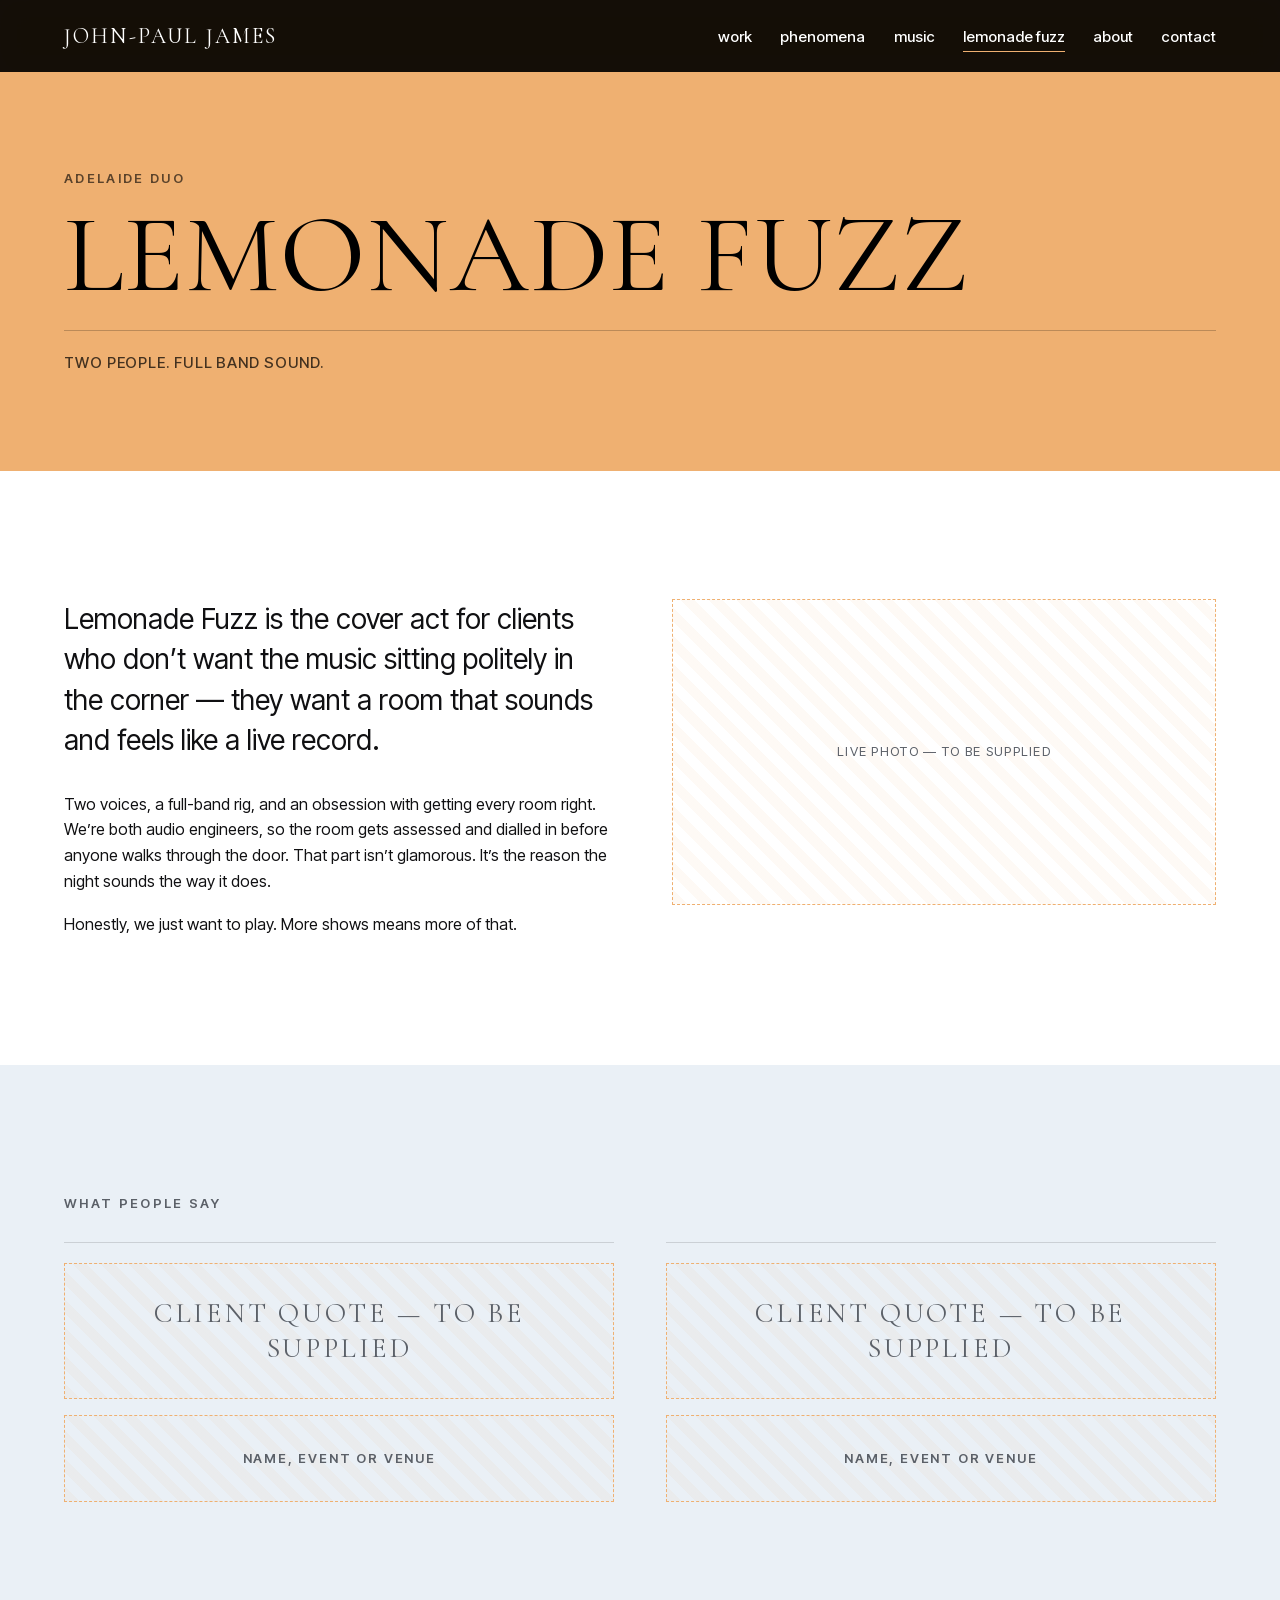
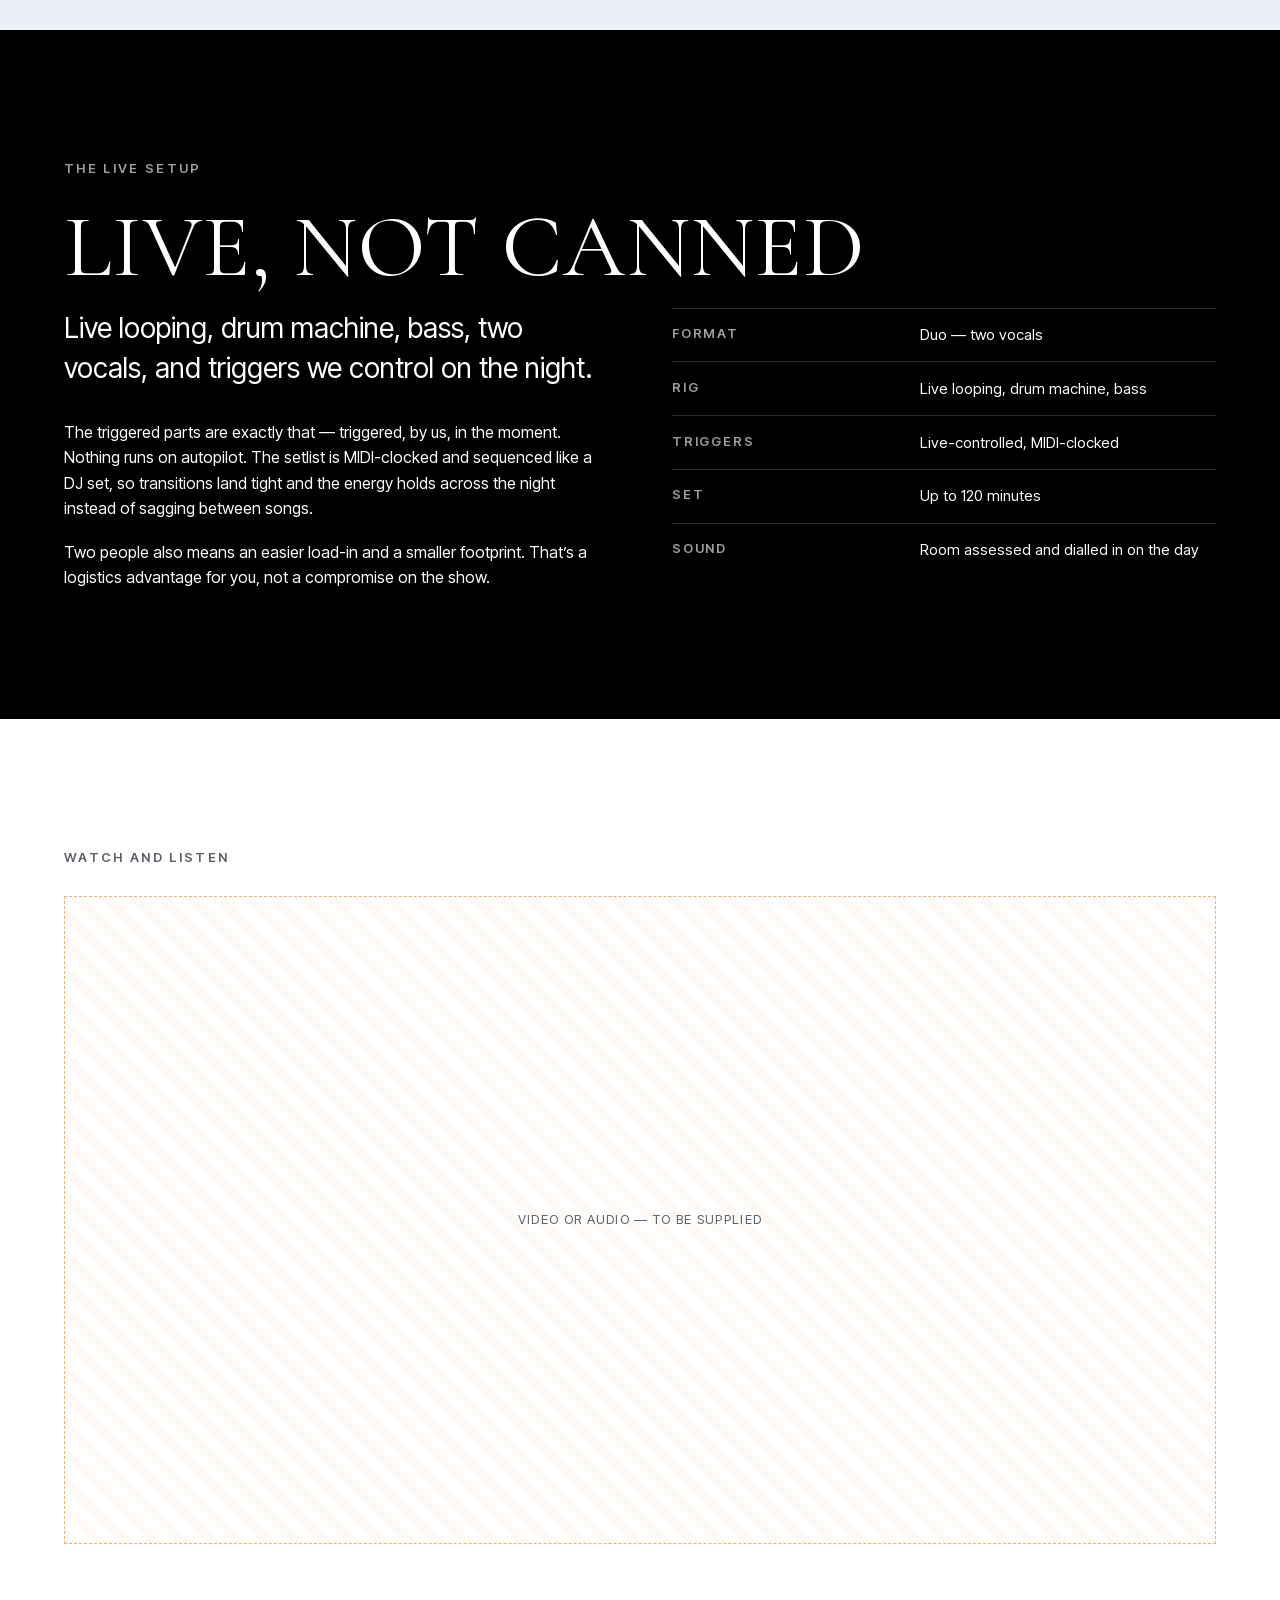
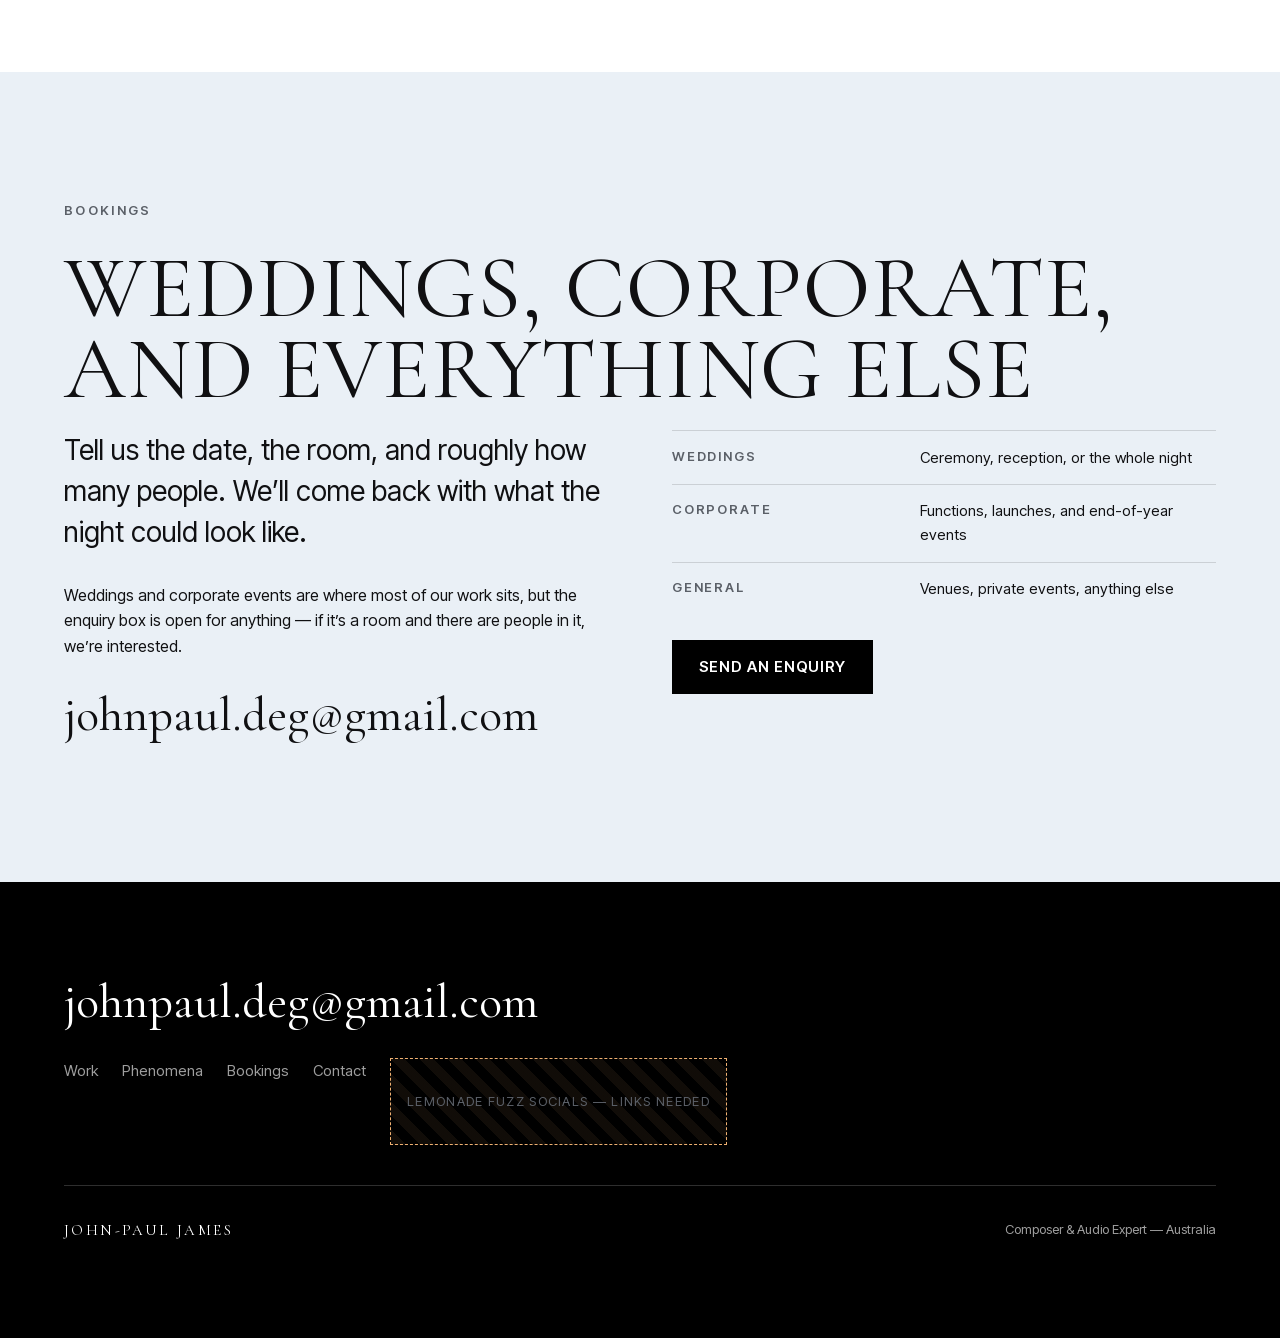
==== lemonade-fuzz.html @ e26c25b0 "Add files via upload" ====
<!DOCTYPE html>
<html lang="en-AU">
<head>
<meta charset="utf-8">
<meta name="viewport" content="width=device-width, initial-scale=1">
<title>Lemonade Fuzz — Two People. Full Band Sound.</title>
<meta name="description" content="Lemonade Fuzz is an Adelaide duo with a full-band live setup — live looping, drum machine, bass, two vocals, and live-controlled triggers. Weddings, corporate events, and general bookings.">
<link rel="canonical" href="https://jpjames.com.au/lemonade-fuzz.html">

<meta property="og:type" content="website">
<meta property="og:site_name" content="John-Paul James">
<meta property="og:title" content="Lemonade Fuzz — Two People. Full Band Sound.">
<meta property="og:description" content="A duo with a full-band live setup, run by two audio engineers who dial in the room before anyone arrives.">
<meta property="og:url" content="https://jpjames.com.au/lemonade-fuzz.html">
<meta property="og:image" content="https://jpjames.com.au/og-lemonade-fuzz.jpg">
<meta name="twitter:card" content="summary_large_image">

<link rel="icon" href="favicon.svg" type="image/svg+xml">
<link rel="preload" href="cormorant-garamond-var.woff2" as="font" type="font/woff2" crossorigin>
<link rel="preload" href="inter-tight-var.woff2" as="font" type="font/woff2" crossorigin>
<link rel="stylesheet" href="site.css">
</head>
<body class="page--lf">

<a class="skip-link" href="#main">Skip to content</a>

<header class="site-header is-stuck">
  <div class="wrap">
    <a class="wordmark" href="index.html">John-Paul James</a>
    <button class="nav-toggle" type="button" aria-expanded="false" aria-controls="site-nav">Menu</button>
    <nav class="site-nav" id="site-nav" aria-label="Primary">
      <ul>
        <li><a href="index.html#work">work</a></li>
        <li><a href="phenomena.html">phenomena</a></li>
        <li><a href="index.html#music">music</a></li>
        <li><a href="lemonade-fuzz.html" aria-current="page">lemonade fuzz</a></li>
        <li><a href="index.html#about">about</a></li>
        <li><a href="index.html#contact">contact</a></li>
      </ul>
    </nav>
  </div>
</header>

<main id="main">

  <section class="project-hero project-hero--lf">
    <div class="wrap">
      <p class="project-hero__eyebrow">Adelaide duo</p>
      <h1 class="project-hero__title">Lemonade Fuzz</h1>
      <p class="project-hero__role">Two People. Full Band Sound.</p>
    </div>
  </section>

  <section class="section">
    <div class="wrap">
      <div class="split">
        <div>
          <p class="lede">Lemonade Fuzz is the cover act for clients who don&rsquo;t want the music sitting politely in the corner &mdash; they want a room that sounds and feels like a live record.</p>
          <p>Two voices, a full-band rig, and an obsession with getting every room right. We&rsquo;re both audio engineers, so the room gets assessed and dialled in before anyone walks through the door. That part isn&rsquo;t glamorous. It&rsquo;s the reason the night sounds the way it does.</p>
          <p>Honestly, we just want to play. More shows means more of that.</p>
        </div>
        <div>
          <!-- TODO(JP): Lemonade Fuzz live photo. -->
          <span class="placeholder placeholder--media">Live photo &mdash; to be supplied</span>
        </div>
      </div>
    </div>
  </section>

  <!-- Quotes are scaffolded but deliberately empty. These have to be things real
       people actually said, with their names on them. Nothing invented here. -->
  <section class="section section--pale">
    <div class="wrap">
      <p class="section-label">What people say</p>
      <ul class="quotes">
        <li>
          <blockquote>
            <p class="placeholder">Client quote &mdash; to be supplied</p>
            <cite class="placeholder">Name, event or venue</cite>
          </blockquote>
        </li>
        <li>
          <blockquote>
            <p class="placeholder">Client quote &mdash; to be supplied</p>
            <cite class="placeholder">Name, event or venue</cite>
          </blockquote>
        </li>
      </ul>
    </div>
  </section>

  <section class="section section--dark">
    <div class="wrap">
      <p class="section-label">The live setup</p>
      <h2 class="split__title">Live, Not Canned</h2>

      <div class="split">
        <div>
          <p class="lede">Live looping, drum machine, bass, two vocals, and triggers we control on the night.</p>
          <p>The triggered parts are exactly that &mdash; triggered, by us, in the moment. Nothing runs on autopilot. The setlist is MIDI-clocked and sequenced like a DJ set, so transitions land tight and the energy holds across the night instead of sagging between songs.</p>
          <p>Two people also means an easier load-in and a smaller footprint. That&rsquo;s a logistics advantage for you, not a compromise on the show.</p>
        </div>
        <div>
          <ul class="spec-list">
            <li><span>Format</span><span>Duo &mdash; two vocals</span></li>
            <li><span>Rig</span><span>Live looping, drum machine, bass</span></li>
            <li><span>Triggers</span><span>Live-controlled, MIDI-clocked</span></li>
            <li><span>Set</span><span>Up to 120 minutes</span></li>
            <li><span>Sound</span><span>Room assessed and dialled in on the day</span></li>
          </ul>
        </div>
      </div>
    </div>
  </section>

  <section class="section">
    <div class="wrap">
      <p class="section-label">Watch and listen</p>
      <!-- TODO(JP): video or audio embed — YouTube (use youtube-nocookie.com), Vimeo, or a
           SoundCloud/Spotify player. Paste the iframe inside a <div class="embed"> here. -->
      <span class="placeholder placeholder--media">Video or audio &mdash; to be supplied</span>
    </div>
  </section>

  <section class="section section--pale" id="bookings">
    <div class="wrap">
      <p class="section-label">Bookings</p>
      <h2 class="split__title">Weddings, Corporate, and Everything Else</h2>

      <div class="split">
        <div>
          <p class="lede">Tell us the date, the room, and roughly how many people. We&rsquo;ll come back with what the night could look like.</p>
          <p>Weddings and corporate events are where most of our work sits, but the enquiry box is open for anything &mdash; if it&rsquo;s a room and there are people in it, we&rsquo;re interested.</p>
          <p><a class="contact-email" href="mailto:johnpaul.deg@gmail.com?subject=Lemonade%20Fuzz%20booking%20enquiry">johnpaul.deg@gmail.com</a></p>
        </div>
        <div>
          <ul class="spec-list">
            <li><span>Weddings</span><span>Ceremony, reception, or the whole night</span></li>
            <li><span>Corporate</span><span>Functions, launches, and end-of-year events</span></li>
            <li><span>General</span><span>Venues, private events, anything else</span></li>
          </ul>
          <p style="margin-top:1.5rem">
            <a class="btn btn--solid" href="mailto:johnpaul.deg@gmail.com?subject=Lemonade%20Fuzz%20booking%20enquiry">Send an enquiry</a>
          </p>
        </div>
      </div>
    </div>
  </section>

</main>

<footer class="site-footer">
  <div class="wrap">
    <div class="site-footer__top">
      <a class="site-footer__email" href="mailto:johnpaul.deg@gmail.com">johnpaul.deg@gmail.com</a>
      <ul class="footer-links">
        <li><a href="index.html#work">Work</a></li>
        <li><a href="phenomena.html">Phenomena</a></li>
        <li><a href="#bookings">Bookings</a></li>
        <li><a href="index.html#contact">Contact</a></li>
        <!-- TODO(JP): Lemonade Fuzz social links. -->
        <li><span class="placeholder">Lemonade Fuzz socials &mdash; links needed</span></li>
      </ul>
    </div>
    <div class="site-footer__bottom">
      <span class="site-footer__name">John-Paul James</span>
      <span>Composer &amp; Audio Expert &mdash; Australia</span>
    </div>
  </div>
</footer>

<script src="site.js"></script>
</body>
</html>
---- site.css ----
@import url('fonts.css');

/* ============================================================
   DESIGN TOKENS
   Palette and type lifted from the Squarespace design.
   Retune the whole site from this block.
   ============================================================ */

:root {
  /* Colour */
  --black:      #000000;
  --white:      #FFFFFF;
  --apricot:    #EFB071;   /* the one distinctive brand colour */
  --pale:       #EAF0F6;   /* light section band */

  --ink:        #101012;   /* body text on light */
  --ink-muted:  #5B6068;
  --paper:      #FFFFFF;
  --rule:       rgba(16, 16, 18, 0.14);
  --rule-dark:  rgba(255, 255, 255, 0.18);
  --on-dark:    #FFFFFF;
  --on-dark-muted: rgba(255, 255, 255, 0.62);

  /* Type */
  --display: 'Cormorant Garamond', 'Times New Roman', Times, serif;
  --ui: 'Inter Tight', -apple-system, BlinkMacSystemFont, 'Segoe UI', Helvetica, Arial, sans-serif;

  /* Fluid type scale */
  --t-hero:  clamp(3.5rem, 15vw, 12rem);
  --t-xl:    clamp(2.5rem, 7vw, 5.5rem);
  --t-lg:    clamp(1.9rem, 4vw, 3rem);
  --t-md:    clamp(1.3rem, 2.2vw, 1.75rem);
  --t-body:  clamp(1rem, 1.05vw, 1.125rem);
  --t-sm:    0.9375rem;
  --t-xs:    0.8125rem;

  /* Spacing */
  --gutter:  clamp(1.25rem, 5vw, 5rem);
  --section: clamp(4.5rem, 10vw, 9rem);
  --maxw:    82rem;
  --measure: 38rem;

  --header-h: 4.5rem;
  --ease: cubic-bezier(0.22, 1, 0.36, 1);
}

/* ============================================================
   BASE
   ============================================================ */

*, *::before, *::after { box-sizing: border-box; }

html {
  -webkit-text-size-adjust: 100%;
  scroll-behavior: smooth;
  scroll-padding-top: var(--header-h);
}

body {
  margin: 0;
  background: var(--paper);
  color: var(--ink);
  font-family: var(--ui);
  font-size: var(--t-body);
  font-weight: 400;
  line-height: 1.6;
  -webkit-font-smoothing: antialiased;
  -moz-osx-font-smoothing: grayscale;
}

img, video, svg { max-width: 100%; height: auto; display: block; }
a { color: inherit; }

h1, h2, h3, h4 {
  margin: 0;
  font-family: var(--display);
  font-weight: 400;
  line-height: 0.92;
  letter-spacing: 0.01em;
  text-transform: uppercase;
}

p { margin: 0 0 1.1em; }
p:last-child { margin-bottom: 0; }

:focus-visible {
  outline: 2px solid var(--apricot);
  outline-offset: 3px;
}

.skip-link {
  position: absolute;
  left: -9999px;
  top: 0;
  z-index: 999;
  background: var(--black);
  color: var(--white);
  padding: 0.75rem 1.25rem;
  font-size: var(--t-sm);
}
.skip-link:focus { left: 0; }

.visually-hidden {
  position: absolute;
  width: 1px; height: 1px;
  padding: 0; margin: -1px;
  overflow: hidden;
  clip: rect(0 0 0 0);
  white-space: nowrap;
  border: 0;
}

/* ============================================================
   LAYOUT
   ============================================================ */

.wrap {
  width: 100%;
  max-width: var(--maxw);
  margin-inline: auto;
  padding-inline: var(--gutter);
}

.section { padding-block: var(--section); }
.section--dark  { background: var(--black); color: var(--on-dark); }
.section--pale  { background: var(--pale); }

.section-label {
  font-family: var(--ui);
  font-size: var(--t-xs);
  font-weight: 600;
  letter-spacing: 0.18em;
  text-transform: uppercase;
  color: var(--ink-muted);
  margin: 0 0 1.75rem;
}
.section--dark .section-label { color: var(--on-dark-muted); }

.lede {
  font-size: var(--t-md);
  line-height: 1.45;
  max-width: var(--measure);
  font-weight: 400;
}

/* ============================================================
   HEADER
   ============================================================ */

.site-header {
  position: fixed;
  inset: 0 0 auto 0;
  z-index: 100;
  height: var(--header-h);
  display: flex;
  align-items: center;
  color: var(--on-dark);
  transition: background 0.35s var(--ease), color 0.35s var(--ease);
}

/* Solid once scrolled past the hero, or on any page without a dark hero. */
.site-header.is-stuck {
  background: rgba(0, 0, 0, 0.92);
  -webkit-backdrop-filter: saturate(140%) blur(12px);
  backdrop-filter: saturate(140%) blur(12px);
}

.site-header .wrap {
  display: flex;
  align-items: center;
  justify-content: space-between;
  gap: 1.5rem;
}

.wordmark {
  font-family: var(--display);
  font-size: 1.35rem;
  letter-spacing: 0.1em;
  text-transform: uppercase;
  text-decoration: none;
  white-space: nowrap;
}

.site-nav ul {
  display: flex;
  gap: clamp(1rem, 2.2vw, 2.25rem);
  list-style: none;
  margin: 0;
  padding: 0;
}

.site-nav a {
  font-size: var(--t-sm);
  font-weight: 500;
  text-decoration: none;
  padding-block: 0.35rem;
  border-bottom: 1px solid transparent;
  transition: border-color 0.25s var(--ease), opacity 0.25s var(--ease);
}
.site-nav a:hover { border-bottom-color: currentColor; }
.site-nav a[aria-current="page"] { border-bottom-color: var(--apricot); }

.nav-toggle {
  display: none;
  background: none;
  border: 0;
  color: inherit;
  font: inherit;
  font-size: var(--t-sm);
  font-weight: 500;
  padding: 0.5rem 0;
  cursor: pointer;
}

@media (max-width: 860px) {
  .nav-toggle { display: block; }

  .site-nav {
    position: fixed;
    inset: var(--header-h) 0 auto 0;
    background: rgba(0, 0, 0, 0.97);
    -webkit-backdrop-filter: blur(12px);
    backdrop-filter: blur(12px);
    color: var(--on-dark);
    display: none;
  }
  .site-nav[data-open="true"] { display: block; }

  .site-nav ul {
    flex-direction: column;
    gap: 0;
    padding: 0.5rem var(--gutter) 1.75rem;
  }
  .site-nav li + li { border-top: 1px solid var(--rule-dark); }
  .site-nav a {
    display: block;
    padding: 0.95rem 0;
    font-size: 1.05rem;
    border-bottom: 0;
  }
}

/* ============================================================
   HERO — full viewport, black, name stacked
   ============================================================ */

.hero {
  position: relative;
  min-height: 100svh;
  display: flex;
  align-items: flex-end;
  background: var(--black);
  color: var(--on-dark);
  overflow: hidden;
}

.hero__media {
  position: absolute;
  inset: 0;
}

/* The portrait is square. Full-bleed on a wide screen shows the entire frame,
   which shrinks the face and hands the composition to the dark background, so
   on desktop it takes the right side only and feathers into the black, letting
   the name own the left. */
@media (min-width: 861px) {
  .hero__media {
    left: auto;
    width: min(62%, 46rem);
  }
  .hero__media img,
  .hero__media video {
    -webkit-mask-image: linear-gradient(90deg, transparent 0%, #000 26%, #000 100%);
    mask-image: linear-gradient(90deg, transparent 0%, #000 26%, #000 100%);
  }
}

/* On mobile a full-bleed square gets scaled to the viewport height, which zooms
   the face enormously. Matching the Squarespace treatment instead: a contained,
   inset 4:5 block with the name stacked beneath it. */
@media (max-width: 860px) {
  .hero {
    display: block;
    min-height: 0;
    padding-top: calc(var(--header-h) + 1.25rem);
    padding-bottom: clamp(2rem, 6vh, 3.5rem);
  }

  .hero__media {
    position: relative;
    inset: auto;
    padding-inline: var(--gutter);
  }
  .hero__media img,
  .hero__media video {
    aspect-ratio: 4 / 5;
    height: auto;
    object-position: 62% 22%;
    opacity: 1;
  }
  /* The name sits below the image now, so it needs no scrim. */
  .hero__media::after { content: none; }

  /* section.hero beats the base `.hero .wrap` rule, which sits later in the file
     and otherwise reapplies its header-clearing padding of 104px here. */
  section.hero .wrap {
    padding-top: clamp(1.5rem, 4vw, 2rem);
    padding-bottom: 0;
  }
}
/* The portrait is a tight, already-dark chiaroscuro crop, so it carries a high
   opacity. object-position keeps the face in frame and the dark left side clear
   for the name; the Y value stops a 16:9 crop slicing through the eyes. */
.hero__media img,
.hero__media video {
  width: 100%;
  height: 100%;
  object-fit: cover;
  object-position: 62% 26%;
  opacity: 0.95;
}

/* Only a vertical wash now — the horizontal falloff is handled by the mask
   above, so the face keeps its contrast instead of being flattened twice. */
.hero__media::after {
  content: '';
  position: absolute;
  inset: 0;
  background: linear-gradient(180deg,
    rgba(0,0,0,0.45) 0%,
    rgba(0,0,0,0.00) 32%,
    rgba(0,0,0,0.00) 44%,
    rgba(0,0,0,0.62) 72%,
    rgba(0,0,0,0.92) 100%);
}

.hero .wrap {
  position: relative;
  z-index: 1;
  padding-bottom: clamp(3rem, 8vh, 6rem);
  padding-top: calc(var(--header-h) + 2rem);
}

.hero__name {
  font-size: var(--t-hero);
  line-height: 0.82;
  letter-spacing: 0.005em;
  margin: 0;
}
.hero__name span { display: block; }

.hero__meta {
  display: flex;
  flex-wrap: wrap;
  align-items: baseline;
  gap: 0.75rem 1.5rem;
  margin-top: clamp(1.5rem, 3vh, 2.5rem);
  padding-top: 1.5rem;
  border-top: 1px solid var(--rule-dark);
}

.hero__title {
  font-family: var(--ui);
  font-size: var(--t-sm);
  font-weight: 600;
  letter-spacing: 0.16em;
  text-transform: uppercase;
}

.hero__line {
  font-family: var(--ui);
  color: var(--on-dark-muted);
  max-width: 34rem;
  margin: 0;
  font-size: var(--t-sm);
}

.hero__scroll {
  position: absolute;
  right: var(--gutter);
  bottom: clamp(3rem, 8vh, 6rem);
  z-index: 1;
  font-size: var(--t-xs);
  letter-spacing: 0.16em;
  text-transform: uppercase;
  color: var(--on-dark-muted);
  text-decoration: none;
}
@media (max-width: 860px) { .hero__scroll { display: none; } }

/* ============================================================
   CREDIBILITY BAR — apricot, sits directly under the hero
   ============================================================ */

.credibility {
  background: var(--apricot);
  color: var(--black);
}

.credibility .wrap {
  display: flex;
  flex-wrap: wrap;
  align-items: center;
  justify-content: space-between;
  gap: 1.25rem 2rem;
  padding-block: clamp(1.75rem, 4vw, 2.75rem);
}

.credibility__text { max-width: 54rem; }

.credibility__eyebrow {
  font-size: var(--t-xs);
  font-weight: 600;
  letter-spacing: 0.18em;
  text-transform: uppercase;
  margin: 0 0 0.5rem;
  opacity: 0.72;
}

.credibility__headline {
  font-family: var(--display);
  font-size: var(--t-lg);
  text-transform: uppercase;
  line-height: 0.95;
  margin: 0;
}

.credibility__sub {
  font-size: var(--t-sm);
  margin: 0.6rem 0 0;
  opacity: 0.82;
}

/* ============================================================
   BUTTONS
   ============================================================ */

.btn {
  display: inline-flex;
  align-items: center;
  gap: 0.6rem;
  font-family: var(--ui);
  font-size: var(--t-sm);
  font-weight: 600;
  letter-spacing: 0.06em;
  text-transform: uppercase;
  text-decoration: none;
  padding: 0.9rem 1.6rem;
  border: 1px solid currentColor;
  background: transparent;
  color: inherit;
  cursor: pointer;
  transition: background 0.25s var(--ease), color 0.25s var(--ease);
}
.btn:hover { background: var(--black); color: var(--white); border-color: var(--black); }
.btn--solid { background: var(--black); color: var(--white); border-color: var(--black); }
.btn--solid:hover { background: transparent; color: var(--black); }

.section--dark .btn:hover { background: var(--white); color: var(--black); border-color: var(--white); }

/* ============================================================
   FOOTER
   ============================================================ */

.site-footer {
  background: var(--black);
  color: var(--on-dark);
  padding-block: clamp(3.5rem, 8vw, 6rem);
}

.site-footer__top {
  display: flex;
  flex-wrap: wrap;
  gap: 2rem 3rem;
  justify-content: space-between;
  align-items: flex-start;
  padding-bottom: 2.5rem;
  border-bottom: 1px solid var(--rule-dark);
}

.site-footer__email {
  font-family: var(--display);
  font-size: var(--t-lg);
  text-transform: none;
  text-decoration: none;
  line-height: 1;
  word-break: break-word;
}
.site-footer__email:hover { color: var(--apricot); }

.footer-links {
  display: flex;
  flex-wrap: wrap;
  gap: 0.4rem 1.5rem;
  list-style: none;
  margin: 0;
  padding: 0;
}
.footer-links a {
  font-size: var(--t-sm);
  text-decoration: none;
  color: var(--on-dark-muted);
  transition: color 0.25s var(--ease);
}
.footer-links a:hover { color: var(--on-dark); }

.site-footer__bottom {
  display: flex;
  flex-wrap: wrap;
  gap: 0.5rem 2rem;
  justify-content: space-between;
  align-items: center;
  padding-top: 2rem;
  font-size: var(--t-xs);
  color: var(--on-dark-muted);
}

.site-footer__name {
  font-family: var(--display);
  font-size: var(--t-sm);
  letter-spacing: 0.16em;
  text-transform: uppercase;
  color: var(--on-dark);
}

/* ============================================================
   PLACEHOLDERS — visible on purpose, so nothing ships half-filled
   ============================================================ */

.placeholder {
  display: block;
  border: 1px dashed var(--apricot);
  background: repeating-linear-gradient(
    45deg,
    rgba(239, 176, 113, 0.07) 0 10px,
    transparent 10px 20px
  );
  color: var(--ink-muted);
  font-family: var(--ui);
  font-size: var(--t-xs);
  letter-spacing: 0.1em;
  text-transform: uppercase;
  text-align: center;
  padding: 2rem 1rem;
}
.section--dark .placeholder,
.hero .placeholder { color: var(--on-dark-muted); }

.placeholder--media {
  display: grid;
  place-content: center;
  aspect-ratio: 16 / 9;
  width: 100%;
}

/* In the hero the placeholder fills the viewport, so pin its label to the top
   corner instead of the centre where it would sit across the name. */
.hero .placeholder--media {
  height: 100%;
  aspect-ratio: auto;
  place-content: start;
  text-align: left;
  padding: calc(var(--header-h) + 1.5rem) var(--gutter) 0;
  border: 0;
}

/* ============================================================
   SPLIT — text beside media, stacks on small screens
   ============================================================ */

.split {
  display: grid;
  grid-template-columns: 1fr 1fr;
  gap: clamp(2rem, 5vw, 4.5rem);
  align-items: start;
}
@media (max-width: 860px) { .split { grid-template-columns: 1fr; } }

.split__title {
  font-size: var(--t-xl);
  margin: 0 0 1.25rem;
}

/* Single-column alternative to .split, for sections with no image yet. Capped at
   a readable measure so the copy doesn't run the full width of the page. */
.stack {
  max-width: 46rem;
}

.note {
  font-size: var(--t-sm);
  color: var(--ink-muted);
}
.section--dark .note { color: var(--on-dark-muted); }

.link-row {
  display: flex;
  flex-wrap: wrap;
  gap: 0.6rem 0.9rem;
  list-style: none;
  margin: 1.5rem 0 0;
  padding: 0;
}
.link-row a {
  display: inline-block;
  font-size: var(--t-sm);
  font-weight: 500;
  text-decoration: none;
  padding: 0.6rem 1.1rem;
  border: 1px solid currentColor;
  transition: background 0.25s var(--ease), color 0.25s var(--ease);
}
.link-row a:hover { background: var(--apricot); color: var(--black); border-color: var(--apricot); }

/* ============================================================
   WORK GRID
   ============================================================ */

.work-grid {
  display: grid;
  grid-template-columns: repeat(auto-fit, minmax(17rem, 1fr));
  gap: clamp(1.5rem, 3vw, 2.5rem);
  list-style: none;
  margin: 0;
  padding: 0;
}

/* minmax(0, 1fr) instead of the default auto track: a grid item carrying an
   aspect-ratio can transfer a content-based minimum height back into a minimum
   width, which blows the column wider than the card and knocks the cards out of
   alignment with each other. */
.work-card a {
  display: grid;
  grid-template-columns: minmax(0, 1fr);
  grid-template-rows: auto auto;
  align-content: start;
  gap: 1.1rem;
  text-decoration: none;
  height: 100%;
}

/* The container owns the ratio, not the child. Otherwise a placeholder sizes
   itself from its own text and cards end up different heights, which shifts
   every row beneath them out of line. */
.work-card__media {
  display: block;
  position: relative;
  overflow: hidden;
  background: var(--pale);
  aspect-ratio: 4 / 3;
  min-width: 0;
  min-height: 0;
}
/* Absolute children are out of flow, so no amount of text inside a placeholder
   can stretch the box past its ratio. In normal flow it grows and the rows
   below fall out of line with the neighbouring cards. */
.work-card__media > * {
  position: absolute;
  inset: 0;
  width: 100%;
  height: 100%;
  aspect-ratio: auto;
  padding: 1rem;
}
.work-card__media img {
  object-fit: cover;
  transition: transform 0.6s var(--ease);
}
.work-card a:hover .work-card__media img { transform: scale(1.04); }

.work-card__body { display: block; }

.work-card__meta {
  display: block;
  font-size: var(--t-xs);
  font-weight: 600;
  letter-spacing: 0.14em;
  text-transform: uppercase;
  color: var(--ink-muted);
  margin-bottom: 0.5rem;
}

/* Sized below --t-lg on purpose: at the section heading size, "Metamorphosis"
   needs 398px inside a 358px card and spills into the neighbouring card.
   min-height reserves a full line so a title that does wrap can't drag its
   card's role text out of line with the others. */
.work-card__title {
  --work-title: clamp(1.6rem, 2.9vw, 2.4rem);
  display: block;
  font-family: var(--display);
  font-size: var(--work-title);
  text-transform: uppercase;
  line-height: 0.95;
  min-height: calc(var(--work-title) * 0.95);
  margin-bottom: 0.6rem;
  overflow-wrap: break-word;
  hyphens: auto;
}
.work-card a:hover .work-card__title { color: var(--apricot); }

.work-card__role {
  display: block;
  font-size: var(--t-sm);
  color: var(--ink-muted);
  line-height: 1.5;
}

/* ============================================================
   SERVICES
   ============================================================ */

.services {
  display: grid;
  grid-template-columns: repeat(auto-fit, minmax(15rem, 1fr));
  gap: clamp(1.75rem, 3vw, 3rem);
  list-style: none;
  margin: 0;
  padding: 0;
}
.services h3 {
  font-size: var(--t-md);
  margin-bottom: 0.75rem;
  padding-top: 1rem;
  border-top: 1px solid var(--rule);
}
.services p {
  font-size: var(--t-sm);
  color: var(--ink-muted);
}

/* ============================================================
   CONTACT
   ============================================================ */

.split--contact { margin-top: 2.5rem; }

.contact-email {
  font-family: var(--display);
  font-size: var(--t-lg);
  text-decoration: none;
  word-break: break-word;
}
.contact-email:hover { color: var(--apricot); }

.contact-form { display: grid; gap: 1rem; }

.contact-form label { display: grid; gap: 0.4rem; }
.contact-form label span {
  font-size: var(--t-xs);
  font-weight: 600;
  letter-spacing: 0.14em;
  text-transform: uppercase;
  color: var(--on-dark-muted);
}

.contact-form input,
.contact-form textarea {
  font: inherit;
  font-size: var(--t-sm);
  color: inherit;
  background: transparent;
  border: 1px solid var(--rule-dark);
  padding: 0.8rem 0.9rem;
  width: 100%;
  border-radius: 0;
}
.contact-form input:focus,
.contact-form textarea:focus { border-color: var(--apricot); outline: none; }
.contact-form input:disabled,
.contact-form textarea:disabled { opacity: 0.4; cursor: not-allowed; }
.contact-form textarea { resize: vertical; }

.contact-form .btn:disabled { opacity: 0.4; cursor: not-allowed; }

.form-note {
  font-size: var(--t-xs);
  letter-spacing: 0.1em;
  text-transform: uppercase;
  color: var(--apricot);
  margin: 0;
}

/* ============================================================
   PROJECT PAGES
   ============================================================ */

.project-hero {
  background: var(--black);
  color: var(--on-dark);
  padding-top: calc(var(--header-h) + clamp(3rem, 8vw, 6rem));
  padding-bottom: clamp(3rem, 8vw, 6rem);
}

.project-hero__eyebrow {
  font-size: var(--t-xs);
  font-weight: 600;
  letter-spacing: 0.18em;
  text-transform: uppercase;
  color: var(--apricot);
  margin: 0 0 1rem;
}

/* Smaller than --t-hero: the home page splits a short name over two lines, but
   project titles are single long words ("Metamorphosis") that overflow at 15vw. */
.project-hero__title {
  font-size: clamp(2.5rem, 9vw, 7rem);
  line-height: 0.9;
  margin: 0;
  overflow-wrap: break-word;
  hyphens: auto;
}

.project-hero__role {
  font-size: var(--t-sm);
  font-weight: 500;
  letter-spacing: 0.06em;
  text-transform: uppercase;
  color: var(--on-dark-muted);
  margin: 1.5rem 0 0;
  padding-top: 1.25rem;
  border-top: 1px solid var(--rule-dark);
}

/* The verifiable third-party credit — deliberately the loudest thing on the page. */
.credit-quote {
  margin: 0;
  max-width: 52rem;
}
.credit-quote p {
  font-family: var(--display);
  font-size: var(--t-lg);
  line-height: 1.15;
  text-transform: none;
  margin: 0 0 1.25rem;
}
.credit-quote cite {
  display: block;
  font-family: var(--ui);
  font-style: normal;
  font-size: var(--t-xs);
  font-weight: 600;
  letter-spacing: 0.14em;
  text-transform: uppercase;
  color: var(--ink-muted);
}
.credit-quote cite a { color: inherit; }
.credit-quote cite a:hover { color: var(--ink); }

/* Spec list and credits share a two-column definition layout. */
.spec-list,
.credits {
  list-style: none;
  margin: 0;
  padding: 0;
}
.spec-list li,
.credits li {
  display: grid;
  grid-template-columns: minmax(9rem, 14rem) 1fr;
  gap: 1rem 1.5rem;
  padding: 0.9rem 0;
  border-top: 1px solid var(--rule);
  font-size: var(--t-sm);
}
.section--dark .spec-list li { border-top-color: var(--rule-dark); }

.spec-list li > span:first-child,
.credits li > span:first-child {
  font-size: var(--t-xs);
  font-weight: 600;
  letter-spacing: 0.14em;
  text-transform: uppercase;
  color: var(--ink-muted);
}
.section--dark .spec-list li > span:first-child { color: var(--on-dark-muted); }

@media (max-width: 560px) {
  .spec-list li,
  .credits li { grid-template-columns: 1fr; gap: 0.25rem; }
}

/* Full-width feature image, shown at its own ratio rather than cropped. */
.feature-img {
  width: 100%;
  height: auto;
  display: block;
}

/* Gallery */
.gallery {
  display: grid;
  grid-template-columns: repeat(auto-fit, minmax(16rem, 1fr));
  gap: clamp(1rem, 2vw, 1.75rem);
  list-style: none;
  margin: 0;
  padding: 0;
}
/* Same rule as the work cards: the cell owns the ratio so every tile matches,
   whether it currently holds an image or a placeholder. */
.gallery li {
  position: relative;
  aspect-ratio: 16 / 9;
  overflow: hidden;
  min-width: 0;
  min-height: 0;
}
.gallery li > * {
  position: absolute;
  inset: 0;
  width: 100%;
  height: 100%;
  aspect-ratio: auto;
  padding: 1rem;
}
.gallery img { object-fit: cover; }

/* Festival laurels */
.laurels {
  list-style: none;
  margin: 0;
  padding: 0;
  display: grid;
  grid-template-columns: repeat(auto-fit, minmax(18rem, 1fr));
  gap: 0 2.5rem;
}
.laurels li {
  padding: 1rem 0;
  border-top: 1px solid var(--rule-dark);
  font-size: var(--t-sm);
}
.laurels strong {
  display: block;
  font-weight: 600;
}
.laurels span.year { color: var(--on-dark-muted); }

/* Next project */
.next-project__link {
  display: block;
  text-decoration: none;
  padding-top: 1.5rem;
  border-top: 1px solid var(--rule);
}
.next-project__meta {
  display: block;
  font-size: var(--t-xs);
  font-weight: 600;
  letter-spacing: 0.14em;
  text-transform: uppercase;
  color: var(--ink-muted);
  margin-bottom: 0.5rem;
}
.next-project__title {
  display: block;
  font-family: var(--display);
  font-size: var(--t-xl);
  text-transform: uppercase;
  line-height: 1;
}
.next-project__link:hover .next-project__title { color: var(--apricot); }

/* Embedded video keeps its ratio without extra markup. */
.embed {
  position: relative;
  width: 100%;
  aspect-ratio: 16 / 9;
}
.embed iframe {
  position: absolute;
  inset: 0;
  width: 100%;
  height: 100%;
  border: 0;
}

/* ============================================================
   WATCH CARD + CLIP LIST
   Instagram's official embed needs third-party JS and is unreliable, so links
   out get a proper card instead. Swap for an <iframe> when a Vimeo/YouTube
   upload exists.
   ============================================================ */

.watch-card {
  position: relative;
  display: block;
  aspect-ratio: 16 / 9;
  overflow: hidden;
  text-decoration: none;
  background: var(--black);
  color: var(--on-dark);
  min-width: 0;
  min-height: 0;
}

.watch-card__poster {
  position: absolute;
  inset: 0;
  width: 100%;
  height: 100%;
  object-fit: cover;
  opacity: 0.5;
  transition: opacity 0.35s var(--ease), transform 0.6s var(--ease);
}
.watch-card:hover .watch-card__poster { opacity: 0.66; transform: scale(1.03); }

.watch-card__text {
  position: absolute;
  inset: auto 0 0 0;
  display: grid;
  gap: 0.3rem;
  padding: 1.5rem;
  background: linear-gradient(180deg, rgba(0,0,0,0) 0%, rgba(0,0,0,0.85) 60%);
}

.watch-card__play {
  position: absolute;
  top: 50%;
  left: 50%;
  transform: translate(-50%, -60%);
  display: grid;
  place-content: center;
  width: 4rem;
  height: 4rem;
  border: 1px solid rgba(255, 255, 255, 0.7);
  border-radius: 50%;
  color: var(--white);
  padding-left: 4px;
  transition: background 0.3s var(--ease), color 0.3s var(--ease);
}
.watch-card:hover .watch-card__play {
  background: var(--apricot);
  border-color: var(--apricot);
  color: var(--black);
}

.watch-card__label {
  font-size: var(--t-xs);
  font-weight: 600;
  letter-spacing: 0.18em;
  text-transform: uppercase;
  color: var(--apricot);
}
.watch-card__title {
  font-family: var(--display);
  font-size: var(--t-lg);
  text-transform: uppercase;
  line-height: 1;
}
.watch-card__meta {
  font-size: var(--t-xs);
  color: var(--on-dark-muted);
}

.clip-list {
  display: grid;
  grid-template-columns: repeat(auto-fit, minmax(13rem, 1fr));
  gap: 1rem;
  list-style: none;
  margin: 0;
  padding: 0;
}
.clip-list a {
  display: flex;
  justify-content: space-between;
  align-items: baseline;
  gap: 1rem;
  padding: 1.1rem 1.25rem;
  border: 1px solid var(--rule);
  text-decoration: none;
  transition: background 0.25s var(--ease), border-color 0.25s var(--ease);
}
.clip-list a:hover { background: var(--apricot); border-color: var(--apricot); }
.clip-list a span:first-child {
  font-family: var(--display);
  font-size: var(--t-md);
  text-transform: uppercase;
}
.clip-list a span:last-child {
  font-size: var(--t-xs);
  font-weight: 600;
  letter-spacing: 0.14em;
  text-transform: uppercase;
  color: var(--ink-muted);
}

/* ============================================================
   LEMONADE FUZZ
   Cover work is kept separate from the original-music brand, so the page runs
   warmer than the composition pages. LF has no defined visual identity yet, so
   it inherits this design system rather than inventing one.
   ============================================================ */

.project-hero--lf {
  background: var(--apricot);
  color: var(--black);
}
.project-hero--lf .project-hero__eyebrow { color: rgba(0, 0, 0, 0.62); }
.project-hero--lf .project-hero__role {
  color: rgba(0, 0, 0, 0.72);
  border-top-color: rgba(0, 0, 0, 0.22);
}

.quotes {
  display: grid;
  grid-template-columns: repeat(auto-fit, minmax(19rem, 1fr));
  gap: clamp(1.75rem, 4vw, 3.5rem);
  list-style: none;
  margin: 0;
  padding: 0;
}
.quotes blockquote {
  margin: 0;
  padding-top: 1.25rem;
  border-top: 1px solid var(--rule);
}
.quotes blockquote p {
  font-family: var(--display);
  font-size: var(--t-md);
  line-height: 1.25;
  margin: 0 0 1rem;
}
.quotes cite {
  font-family: var(--ui);
  font-style: normal;
  font-size: var(--t-xs);
  font-weight: 600;
  letter-spacing: 0.14em;
  text-transform: uppercase;
  color: var(--ink-muted);
}

/* ============================================================
   MOTION
   ============================================================ */

@media (prefers-reduced-motion: reduce) {
  html { scroll-behavior: auto; }
  *, *::before, *::after {
    animation-duration: 0.01ms !important;
    animation-iteration-count: 1 !important;
    transition-duration: 0.01ms !important;
  }
}
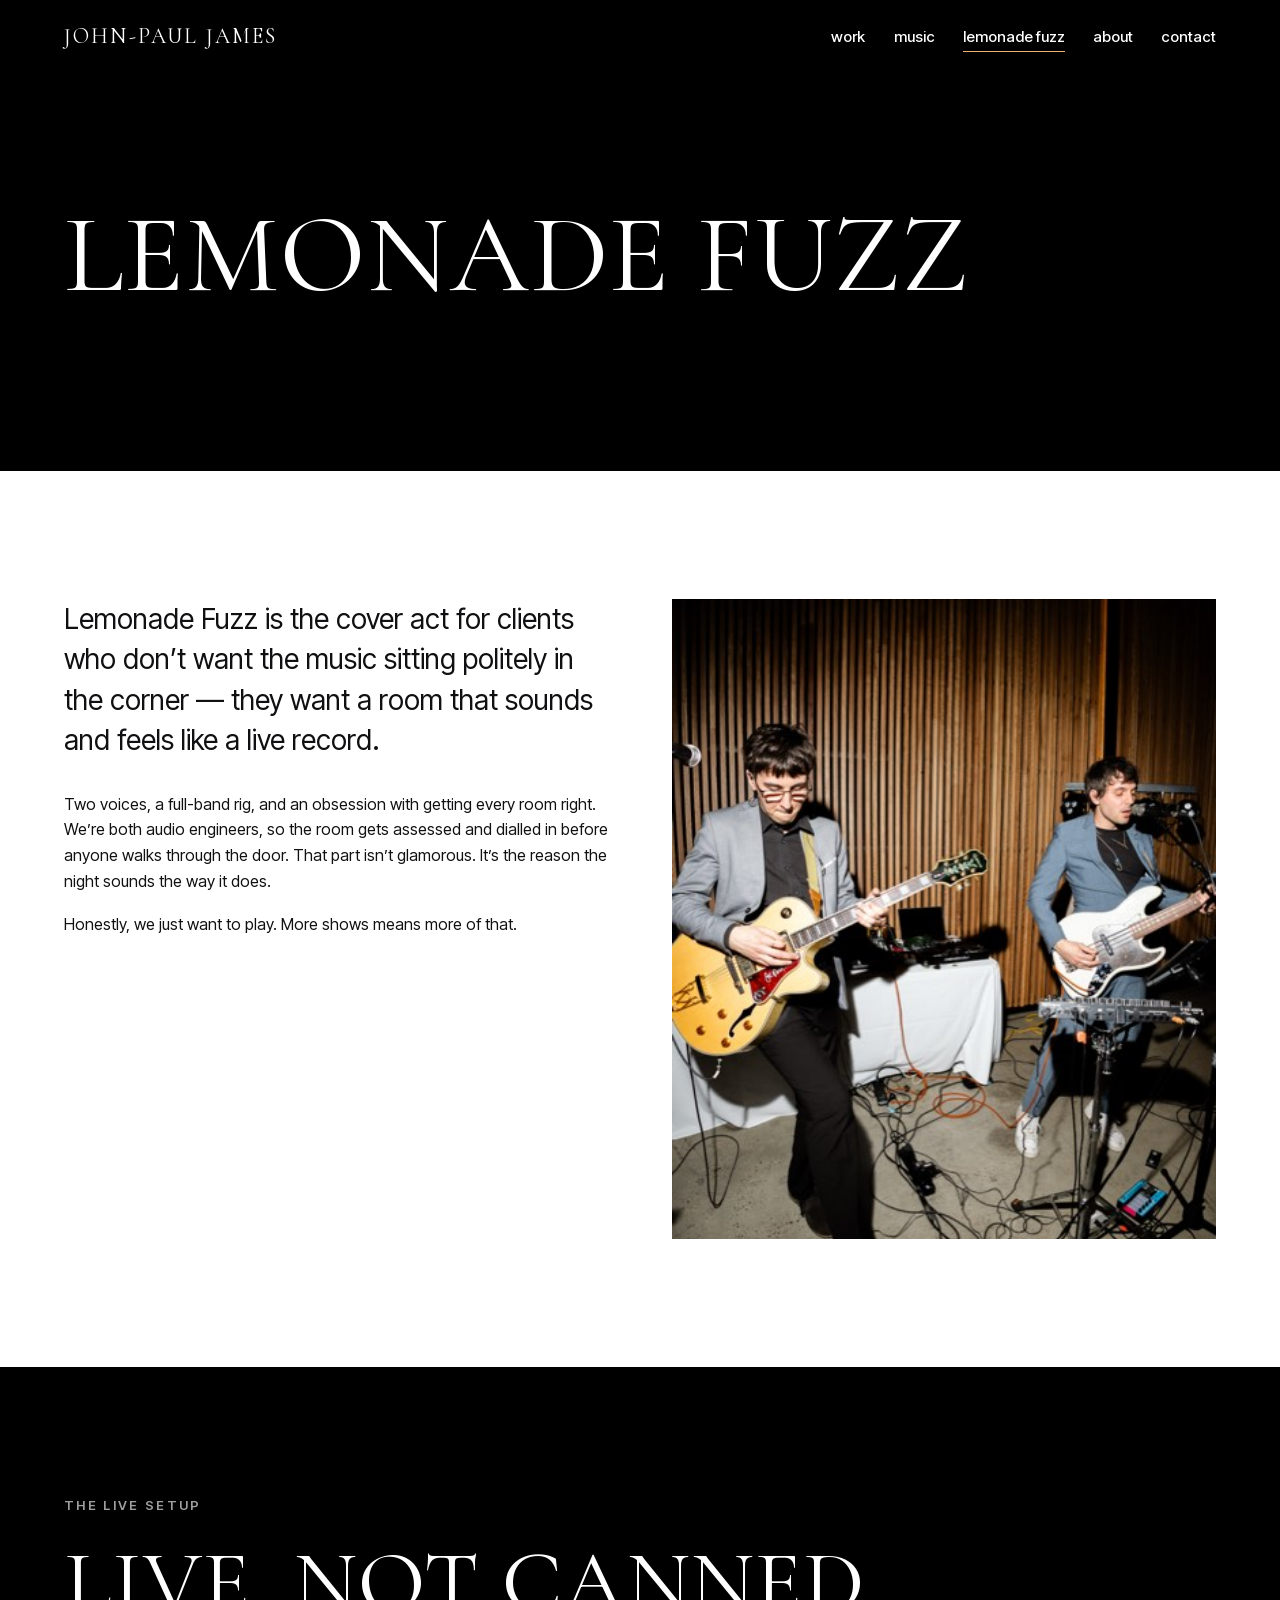
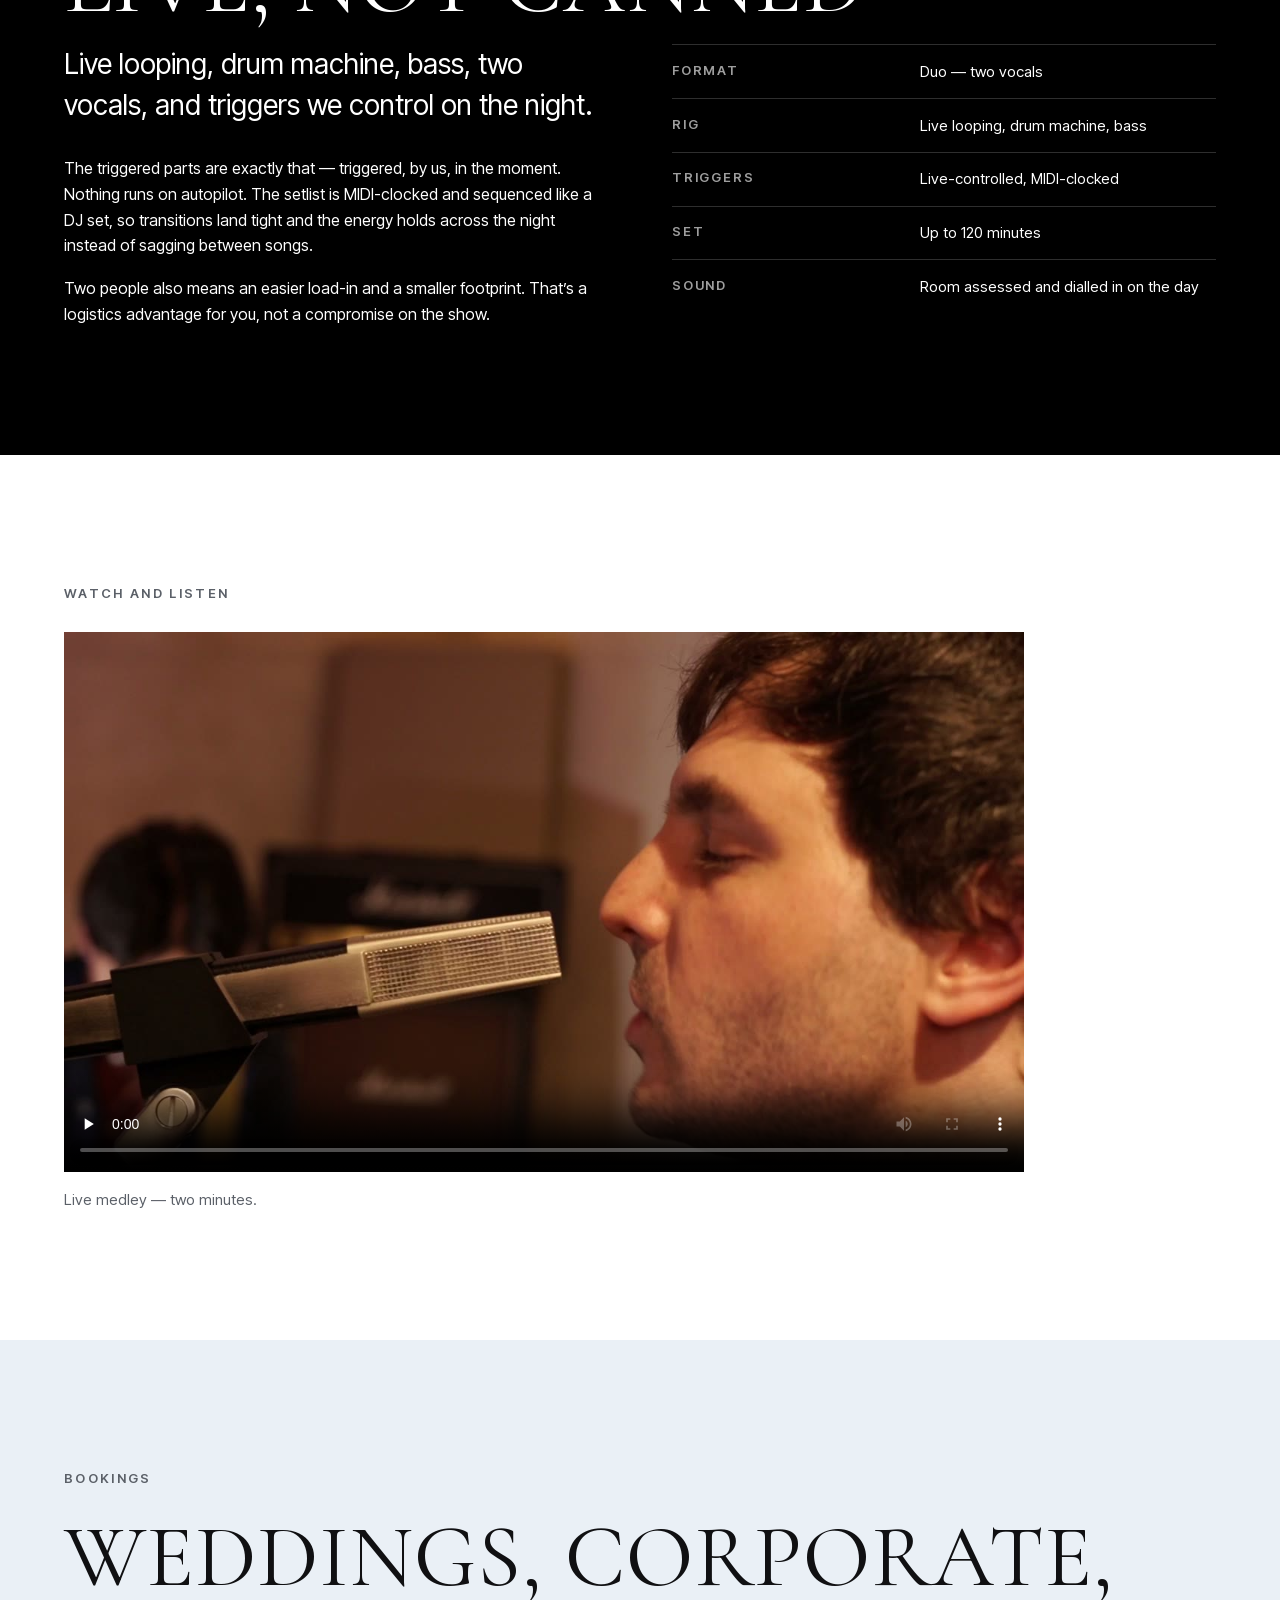
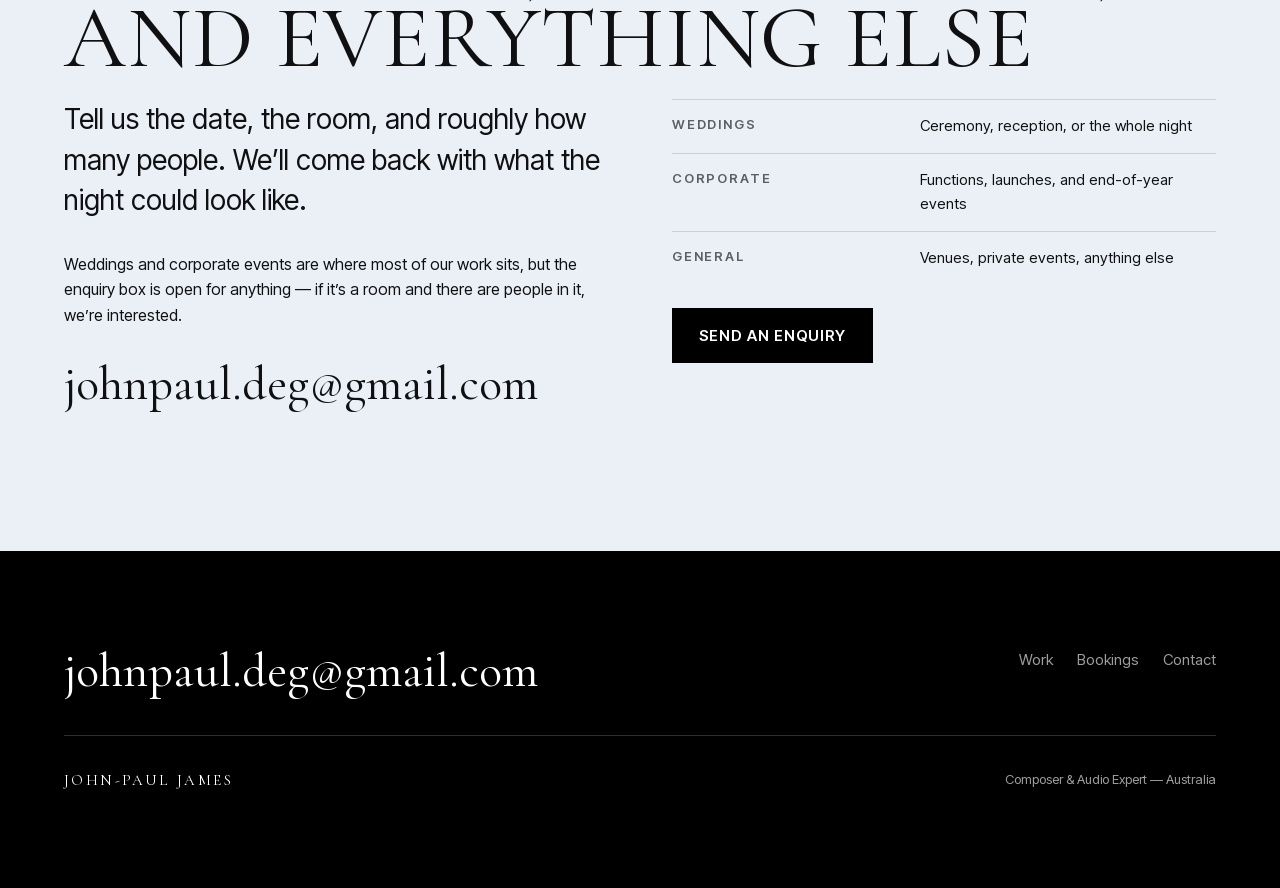
==== commit e60f88f6: "Add files via upload" ====
--- a/lemonade-fuzz.html
+++ b/lemonade-fuzz.html
@@ -31,7 +31,6 @@
     <nav class="site-nav" id="site-nav" aria-label="Primary">
       <ul>
         <li><a href="index.html#work">work</a></li>
-        <li><a href="phenomena.html">phenomena</a></li>
         <li><a href="index.html#music">music</a></li>
         <li><a href="lemonade-fuzz.html" aria-current="page">lemonade fuzz</a></li>
         <li><a href="index.html#about">about</a></li>
@@ -60,34 +59,19 @@
           <p>Honestly, we just want to play. More shows means more of that.</p>
         </div>
         <div>
-          <!-- TODO(JP): Lemonade Fuzz live photo. -->
-          <span class="placeholder placeholder--media">Live photo &mdash; to be supplied</span>
+          <img class="portrait-img"
+               src="lemonade-fuzz-900.jpg"
+               srcset="lemonade-fuzz-600.jpg 600w,
+                       lemonade-fuzz-900.jpg 900w,
+                       lemonade-fuzz-1400.jpg 1400w"
+               sizes="(max-width: 860px) 100vw, 45vw"
+               alt="Lemonade Fuzz playing live: one member on hollow-body guitar, the other on bass, with pedalboards and cabling across the floor."
+               loading="lazy" decoding="async">
         </div>
       </div>
     </div>
   </section>
 
-  <!-- Quotes are scaffolded but deliberately empty. These have to be things real
-       people actually said, with their names on them. Nothing invented here. -->
-  <section class="section section--pale">
-    <div class="wrap">
-      <p class="section-label">What people say</p>
-      <ul class="quotes">
-        <li>
-          <blockquote>
-            <p class="placeholder">Client quote &mdash; to be supplied</p>
-            <cite class="placeholder">Name, event or venue</cite>
-          </blockquote>
-        </li>
-        <li>
-          <blockquote>
-            <p class="placeholder">Client quote &mdash; to be supplied</p>
-            <cite class="placeholder">Name, event or venue</cite>
-          </blockquote>
-        </li>
-      </ul>
-    </div>
-  </section>
 
   <section class="section section--dark">
     <div class="wrap">
@@ -116,9 +100,21 @@
   <section class="section">
     <div class="wrap">
       <p class="section-label">Watch and listen</p>
-      <!-- TODO(JP): video or audio embed — YouTube (use youtube-nocookie.com), Vimeo, or a
-           SoundCloud/Spotify player. Paste the iframe inside a <div class="embed"> here. -->
-      <span class="placeholder placeholder--media">Video or audio &mdash; to be supplied</span>
+      <!-- Self-hosted rather than embedded: there's no YouTube upload for this one.
+           Re-encoded to 720p / 28MB with faststart, so it begins playing before the
+           whole file has downloaded. preload="none" keeps it off the wire until
+           someone actually presses play. -->
+      <video class="video-player"
+             controls
+             preload="none"
+             playsinline
+             poster="lemonade-fuzz-poster-1280.jpg"
+             width="1280" height="720">
+        <source src="lemonade-fuzz-medley.mp4" type="video/mp4">
+        <p>Your browser can&rsquo;t play this video.
+           <a href="lemonade-fuzz-medley.mp4">Download it instead</a>.</p>
+      </video>
+      <p class="note" style="margin-top:1rem">Live medley &mdash; two minutes.</p>
     </div>
   </section>
 
@@ -155,11 +151,8 @@
       <a class="site-footer__email" href="mailto:johnpaul.deg@gmail.com">johnpaul.deg@gmail.com</a>
       <ul class="footer-links">
         <li><a href="index.html#work">Work</a></li>
-        <li><a href="phenomena.html">Phenomena</a></li>
         <li><a href="#bookings">Bookings</a></li>
         <li><a href="index.html#contact">Contact</a></li>
-        <!-- TODO(JP): Lemonade Fuzz social links. -->
-        <li><span class="placeholder">Lemonade Fuzz socials &mdash; links needed</span></li>
       </ul>
     </div>
     <div class="site-footer__bottom">
--- a/site.css
+++ b/site.css
@@ -772,12 +772,17 @@
 
 .contact-form .btn:disabled { opacity: 0.4; cursor: not-allowed; }
 
-.form-note {
-  font-size: var(--t-xs);
-  letter-spacing: 0.1em;
-  text-transform: uppercase;
-  color: var(--apricot);
-  margin: 0;
+.form-status {
+  margin: 0;
+  font-size: var(--t-sm);
+  min-height: 1.4em;            /* reserve the line so the button doesn't jump */
+}
+.form-status[data-state="ok"]    { color: var(--apricot); }
+.form-status[data-state="error"] { color: #FF9B8A; }
+
+.contact-form button[type="submit"]:disabled {
+  opacity: 0.5;
+  cursor: progress;
 }
 
 /* ============================================================
@@ -877,6 +882,26 @@
 @media (max-width: 560px) {
   .spec-list li,
   .credits li { grid-template-columns: 1fr; gap: 0.25rem; }
+}
+
+/* Self-hosted player. Capped so a 16:9 clip doesn't dominate a wide screen. */
+.video-player {
+  display: block;
+  width: 100%;
+  max-width: 60rem;
+  height: auto;
+  aspect-ratio: 16 / 9;
+  background: var(--black);
+}
+
+/* Portrait photograph in a two-column split — capped so it doesn't tower over
+   the column of text beside it. */
+.portrait-img {
+  width: 100%;
+  height: auto;
+  max-height: 40rem;
+  object-fit: cover;
+  object-position: center 30%;
 }
 
 /* Full-width feature image, shown at its own ratio rather than cropped. */
@@ -1051,36 +1076,41 @@
   color: var(--on-dark-muted);
 }
 
-.clip-list {
+/* Instagram clip embeds. Their official /embed/ iframe renders for logged-out
+   visitors and brings its own thumbnail, player and like count, so it beats any
+   hand-made card. Height is fixed because a cross-origin frame can't size itself. */
+.clip-grid {
   display: grid;
-  grid-template-columns: repeat(auto-fit, minmax(13rem, 1fr));
-  gap: 1rem;
+  grid-template-columns: repeat(3, minmax(0, 1fr));
+  gap: clamp(0.75rem, 1.6vw, 1.25rem);
   list-style: none;
   margin: 0;
   padding: 0;
 }
-.clip-list a {
-  display: flex;
-  justify-content: space-between;
-  align-items: baseline;
-  gap: 1rem;
-  padding: 1.1rem 1.25rem;
-  border: 1px solid var(--rule);
-  text-decoration: none;
-  transition: background 0.25s var(--ease), border-color 0.25s var(--ease);
-}
-.clip-list a:hover { background: var(--apricot); border-color: var(--apricot); }
-.clip-list a span:first-child {
-  font-family: var(--display);
-  font-size: var(--t-md);
-  text-transform: uppercase;
-}
-.clip-list a span:last-child {
-  font-size: var(--t-xs);
-  font-weight: 600;
-  letter-spacing: 0.14em;
-  text-transform: uppercase;
-  color: var(--ink-muted);
+.clip-grid li { min-width: 0; }
+/* Instagram's embed is a fixed-height cross-origin frame; it can't size itself,
+   so 700px is set to clear the full chrome for a 9:16 reel at this column width.
+   Anything shorter slices through the comment row and leaves a sliver. */
+.clip-grid iframe {
+  display: block;
+  width: 100%;
+  height: 700px;
+  border: 0;
+  background: var(--white);
+}
+
+
+/* The default .link-row sits on dark sections; this variant works on pale. */
+.link-row--light a { border-color: var(--rule); }
+.link-row--light a:hover { border-color: var(--apricot); }
+@media (max-width: 900px) {
+  .clip-grid { grid-template-columns: repeat(2, minmax(0, 1fr)); }
+}
+@media (max-width: 560px) {
+  .clip-grid { grid-template-columns: 1fr; }
+  .clip-grid iframe { height: 620px; }
+}
+
 }
 
 /* ============================================================
@@ -1100,34 +1130,6 @@
   border-top-color: rgba(0, 0, 0, 0.22);
 }
 
-.quotes {
-  display: grid;
-  grid-template-columns: repeat(auto-fit, minmax(19rem, 1fr));
-  gap: clamp(1.75rem, 4vw, 3.5rem);
-  list-style: none;
-  margin: 0;
-  padding: 0;
-}
-.quotes blockquote {
-  margin: 0;
-  padding-top: 1.25rem;
-  border-top: 1px solid var(--rule);
-}
-.quotes blockquote p {
-  font-family: var(--display);
-  font-size: var(--t-md);
-  line-height: 1.25;
-  margin: 0 0 1rem;
-}
-.quotes cite {
-  font-family: var(--ui);
-  font-style: normal;
-  font-size: var(--t-xs);
-  font-weight: 600;
-  letter-spacing: 0.14em;
-  text-transform: uppercase;
-  color: var(--ink-muted);
-}
 
 /* ============================================================
    MOTION
